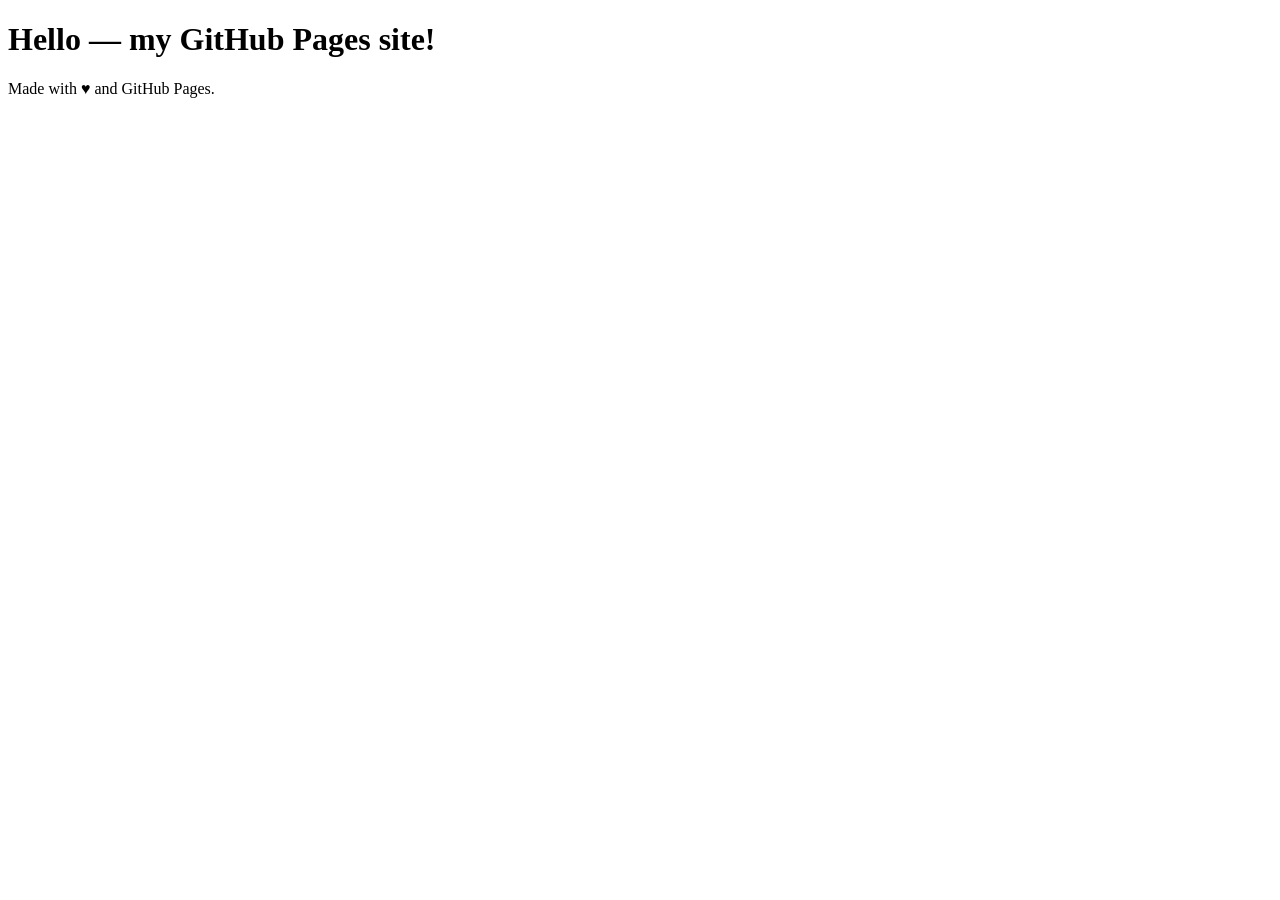
==== index.html @ 63c44159 "Add homepage" ====
<!-- index.html -->
<!doctype html>
<html>
  <head><meta charset="utf-8"><title>Mahamkali_Naveen</title></head>
  <body>
    <h1>Hello — my GitHub Pages site!</h1>
    <p>Made with ♥ and GitHub Pages.</p>
  </body>
</html>
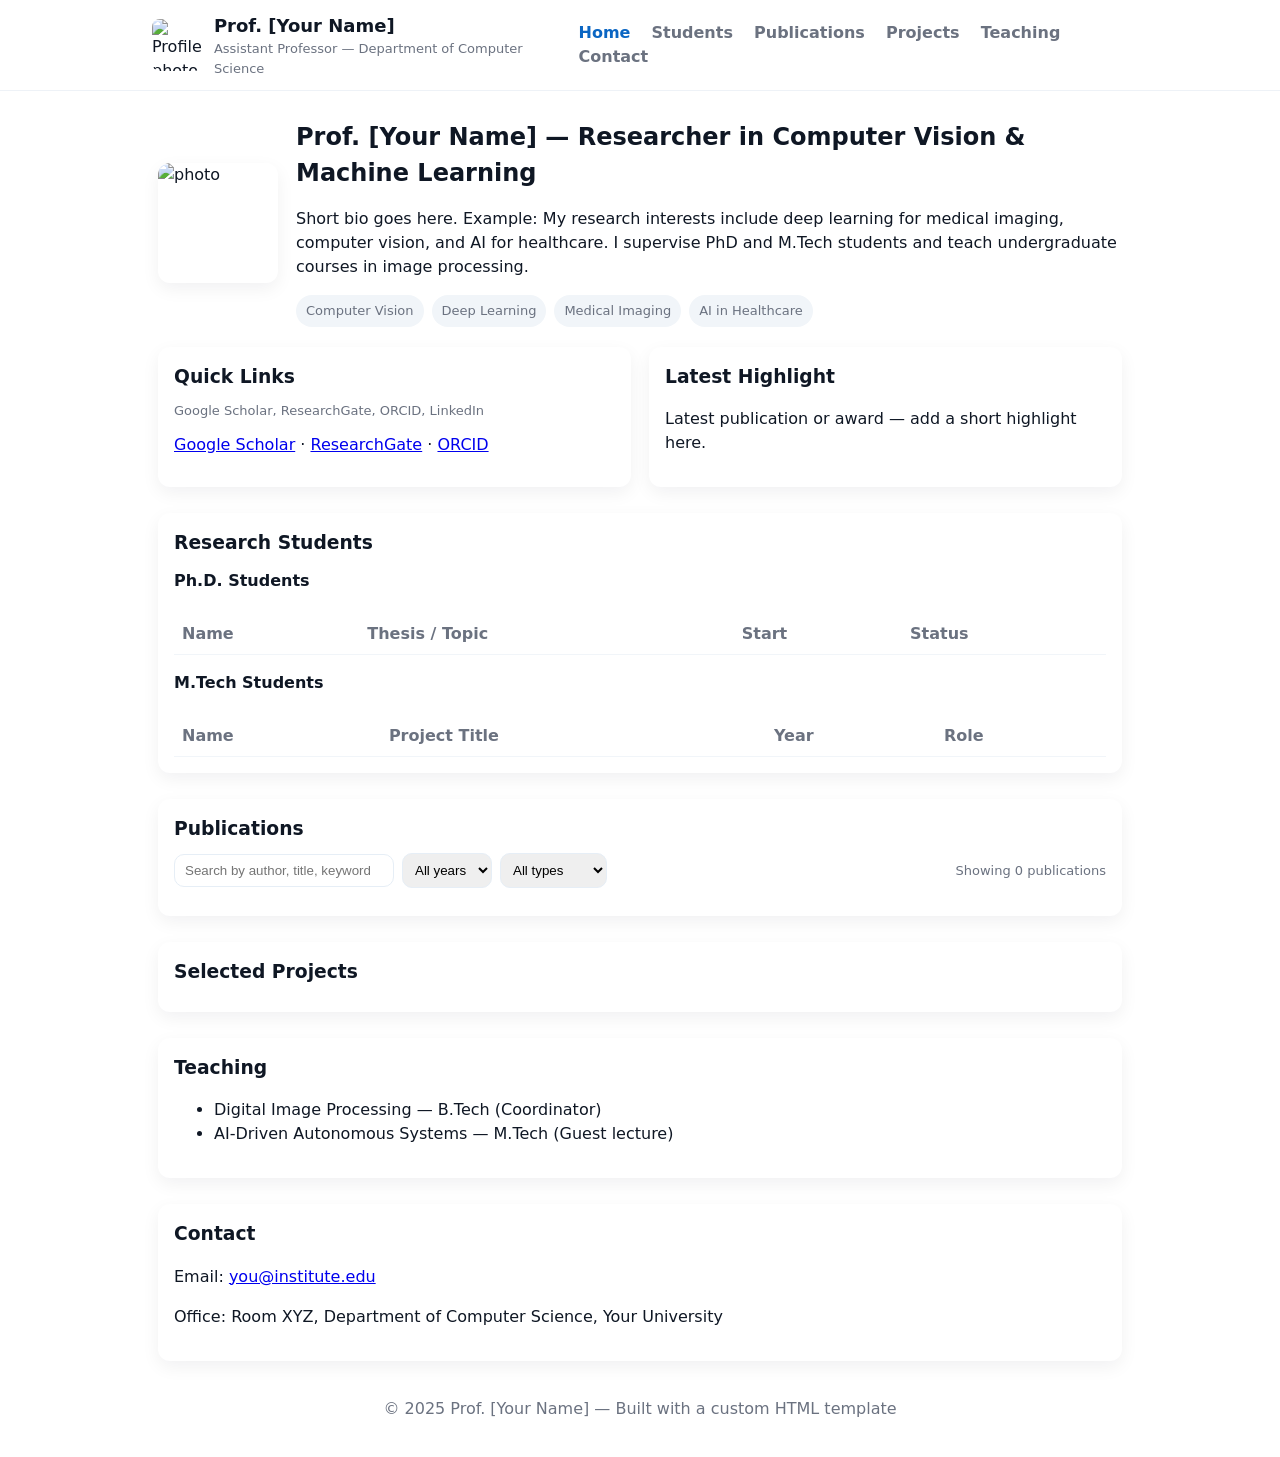
==== commit 95d4bd50: "Update index.html" ====
--- a/index.html
+++ b/index.html
@@ -1,9 +1,313 @@
 <!-- index.html -->
 <!doctype html>
-<html>
-  <head><meta charset="utf-8"><title>Mahamkali_Naveen</title></head>
-  <body>
-    <h1>Hello — my GitHub Pages site!</h1>
-    <p>Made with ♥ and GitHub Pages.</p>
-  </body>
+<html lang="en">
+<head>
+  <meta charset="utf-8" />
+  <meta name="viewport" content="width=device-width, initial-scale=1" />
+  <title>Prof. [Your Name] — Home</title>
+  <meta name="description" content="Academic profile of Prof. [Your Name]" />
+  <style>
+    :root{
+      --accent:#0b66c3;
+      --bg:#ffffff;
+      --muted:#6b7280;
+      --maxw:1000px;
+      --card-shadow: 0 6px 18px rgba(12,20,40,0.06);
+      --radius:12px;
+      font-family: Inter, system-ui, -apple-system, 'Segoe UI', Roboto, 'Helvetica Neue', Arial;
+    }
+    *{box-sizing:border-box}
+    body{margin:0;background:var(--bg);color:#0f1724;line-height:1.5}
+    header{position:sticky;top:0;background:rgba(255,255,255,0.95);backdrop-filter:saturate(120%) blur(6px);border-bottom:1px solid #eef2f7}
+    .nav{max-width:var(--maxw);margin:0 auto;display:flex;align-items:center;justify-content:space-between;padding:12px}
+    .brand{display:flex;gap:12px;align-items:center}
+    .brand img{width:52px;height:52px;border-radius:8px;object-fit:cover}
+    .brand h1{font-size:18px;margin:0}
+    nav a{margin-left:16px;text-decoration:none;color:var(--muted);font-weight:600}
+    nav a.active{color:var(--accent)}
+    main{max-width:var(--maxw);margin:28px auto;padding:0 18px}
+    .hero{display:grid;grid-template-columns:120px 1fr;gap:18px;align-items:center}
+    .photo{width:120px;height:120px;border-radius:12px;object-fit:cover;box-shadow:var(--card-shadow)}
+    .intro h2{margin:0 0 6px 0}
+    .chips{display:flex;gap:8px;flex-wrap:wrap;margin-top:8px}
+    .chip{background:#f1f5f9;padding:6px 10px;border-radius:999px;font-size:13px;color:var(--muted)}
+    .grid{display:grid;grid-template-columns:repeat(2,1fr);gap:18px;margin-top:20px}
+    .card{background:white;padding:16px;border-radius:var(--radius);box-shadow:var(--card-shadow)}
+    h3{margin:0 0 10px 0}
+    /* Students table */
+    table{width:100%;border-collapse:collapse}
+    th,td{padding:8px;border-bottom:1px solid #f1f5f9;text-align:left}
+    th{font-weight:700;color:var(--muted)}
+    /* Publications */
+    .controls{display:flex;gap:8px;align-items:center}
+    input[type=search]{padding:8px 10px;border-radius:10px;border:1px solid #e6eef6;min-width:220px}
+    select{padding:8px;border-radius:10px;border:1px solid #e6eef6}
+    .pub-list{display:flex;flex-direction:column;gap:12px}
+    .pub{padding:12px;border-radius:10px;border:1px solid #eef4fb}
+    .meta{font-size:13px;color:var(--muted);margin-top:6px}
+    footer{text-align:center;color:var(--muted);margin:36px 0}
+    /* responsive */
+    @media (max-width:800px){
+      .grid{grid-template-columns:1fr}
+      .hero{grid-template-columns:96px 1fr}
+    }
+  </style>
+</head>
+<body>
+  <header>
+    <div class="nav">
+      <div class="brand">
+        <img src="assets/img/profile.jpg" alt="Profile photo" />
+        <div>
+          <h1 id="prof-name">Prof. [Your Name]</h1>
+          <div style="font-size:13px;color:var(--muted)">Assistant Professor — Department of Computer Science</div>
+        </div>
+      </div>
+      <nav>
+        <a href="#home" class="navlink active" data-target="home">Home</a>
+        <a href="#students" class="navlink" data-target="students">Students</a>
+        <a href="#publications" class="navlink" data-target="publications">Publications</a>
+        <a href="#projects" class="navlink" data-target="projects">Projects</a>
+        <a href="#teaching" class="navlink" data-target="teaching">Teaching</a>
+        <a href="#contact" class="navlink" data-target="contact">Contact</a>
+      </nav>
+    </div>
+  </header>
+
+  <main>
+    <!-- HOME -->
+    <section id="home">
+      <div class="hero">
+        <img class="photo" src="assets/img/profile.jpg" alt="photo" />
+        <div class="intro">
+          <h2 id="headline">Prof. [Your Name] — Researcher in Computer Vision & Machine Learning</h2>
+          <p id="short-bio">Short bio goes here. Example: My research interests include deep learning for medical imaging, computer vision, and AI for healthcare. I supervise PhD and M.Tech students and teach undergraduate courses in image processing.</p>
+          <div class="chips">
+            <div class="chip">Computer Vision</div>
+            <div class="chip">Deep Learning</div>
+            <div class="chip">Medical Imaging</div>
+            <div class="chip">AI in Healthcare</div>
+          </div>
+        </div>
+      </div>
+
+      <div class="grid">
+        <div class="card">
+          <h3>Quick Links</h3>
+          <p class="meta">Google Scholar, ResearchGate, ORCID, LinkedIn</p>
+          <div style="margin-top:10px"><a id="gs-link" href="#">Google Scholar</a> · <a id="rg-link" href="#">ResearchGate</a> · <a id="orcid-link" href="#">ORCID</a></div>
+        </div>
+        <div class="card">
+          <h3>Latest Highlight</h3>
+          <p id="highlight">Latest publication or award — add a short highlight here.</p>
+        </div>
+      </div>
+    </section>
+
+    <!-- STUDENTS -->
+    <section id="students" style="margin-top:26px">
+      <div class="card">
+        <h3>Research Students</h3>
+        <h4 style="margin-top:12px">Ph.D. Students</h4>
+        <table id="phd-table">
+          <thead><tr><th>Name</th><th>Thesis / Topic</th><th>Start</th><th>Status</th></tr></thead>
+          <tbody></tbody>
+        </table>
+
+        <h4 style="margin-top:16px">M.Tech Students</h4>
+        <table id="mtech-table">
+          <thead><tr><th>Name</th><th>Project Title</th><th>Year</th><th>Role</th></tr></thead>
+          <tbody></tbody>
+        </table>
+      </div>
+    </section>
+
+    <!-- PUBLICATIONS -->
+    <section id="publications" style="margin-top:26px">
+      <div class="card">
+        <h3>Publications</h3>
+        <div style="display:flex;justify-content:space-between;align-items:center;margin-bottom:12px;flex-wrap:wrap">
+          <div class="controls">
+            <input type="search" id="pub-search" placeholder="Search by author, title, keyword..." />
+            <select id="year-filter">
+              <option value="all">All years</option>
+            </select>
+            <select id="type-filter">
+              <option value="all">All types</option>
+              <option value="journal">Journal</option>
+              <option value="conference">Conference</option>
+              <option value="workshop">Workshop</option>
+              <option value="preprint">Preprint</option>
+            </select>
+          </div>
+          <div style="font-size:13px;color:var(--muted)">Showing <span id="pub-count">0</span> publications</div>
+        </div>
+
+        <div class="pub-list" id="pub-list"></div>
+      </div>
+    </section>
+
+    <!-- PROJECTS -->
+    <section id="projects" style="margin-top:26px">
+      <div class="card">
+        <h3>Selected Projects</h3>
+        <div id="projects-list"></div>
+      </div>
+    </section>
+
+    <!-- TEACHING -->
+    <section id="teaching" style="margin-top:26px">
+      <div class="card">
+        <h3>Teaching</h3>
+        <ul id="courses-list">
+          <li>Digital Image Processing — B.Tech (Coordinator)</li>
+          <li>AI-Driven Autonomous Systems — M.Tech (Guest lecture)</li>
+        </ul>
+      </div>
+    </section>
+
+    <!-- CONTACT -->
+    <section id="contact" style="margin-top:26px">
+      <div class="card">
+        <h3>Contact</h3>
+        <p>Email: <a id="email-link" href="mailto:you@institute.edu">you@institute.edu</a></p>
+        <p>Office: Room XYZ, Department of Computer Science, Your University</p>
+      </div>
+    </section>
+
+    <footer>
+      © <span id="year">2025</span> Prof. [Your Name] — Built with a custom HTML template
+    </footer>
+  </main>
+
+  <script>
+    /********** Sample data: replace with your real data **********/n
+    const DATA = {
+      profile:{
+        name: "Prof. Naveen Kumar",
+        title: "Assistant Professor, Computer Science & Engineering",
+        bio: "Research: Computer Vision, Medical Imaging, Deep Learning. Teaches Digital Image Processing and AI courses.",
+        links:{
+          scholar:'#',
+          researchgate:'#',
+          orcid:'#',
+          linkedin:'#'
+        }
+      },
+      students:{
+        phd:[
+          {name:'Geetesh Nanda',topic:'Deep learning for leaf disease classification',start:2022,status:'Ongoing'},
+          {name:'Sidhvik Nanda',topic:'Texture features for medical imaging',start:2023,status:'Ongoing'}
+        ],
+        mtech:[
+          {name:'Student A',project:'Automated attendance using CV',year:2024,role:'Co-Supervisor'},
+          {name:'Student B',project:'ECG image classification',year:2023,role:'Supervisor'}
+        ]
+      },
+      publications:[
+        {authors:'N. Kumar, A. Author',title:'Meta-Learning-Driven Stacked Ensemble of ResNet and VGG for Cotton Leaf Disease Classification',venue:'Journal of Plant Diseases',year:2025,type:'journal',doi:'#',link:'#'},
+        {authors:'N. Kumar, B. Author',title:'Fall Detection using Vision Transformers',venue:'IEEE Int. Conf. on CV',year:2024,type:'conference',doi:'#',link:'#'},
+        {authors:'N. Kumar',title:'Texture feature analysis for medical images',venue:'Medical Imaging Workshop',year:2023,type:'workshop',doi:'#',link:'#'}
+      ],
+      projects:[
+        {title:'Seed Grant: Research equipment purchase',agency:'Institute Seed Grant',amount:'₹5,58,000',duration:'2024-2025',desc:'GPU machine, Raspberry Pi, Jetson, sensors.'}
+      ]
+    }
+
+    /********** Small utility & render functions **********/
+    function el(q, parent=document){return parent.querySelector(q)}
+    function els(q,parent=document){return [...parent.querySelectorAll(q)]}
+
+    // populate profile
+    document.getElementById('prof-name').textContent = DATA.profile.name
+    document.getElementById('headline').textContent = `${DATA.profile.name} — ${DATA.profile.title}`
+    document.getElementById('short-bio').textContent = DATA.profile.bio
+    document.getElementById('gs-link').href = DATA.profile.links.scholar
+    document.getElementById('rg-link').href = DATA.profile.links.researchgate
+    document.getElementById('orcid-link').href = DATA.profile.links.orcid
+    document.getElementById('email-link').href = 'mailto:you@institute.edu'
+
+    // students
+    function renderStudents(){
+      const phdBody = el('#phd-table tbody')
+      phdBody.innerHTML = ''
+      DATA.students.phd.forEach(s=>{
+        const tr = document.createElement('tr')
+        tr.innerHTML = `<td>${s.name}</td><td>${s.topic}</td><td>${s.start}</td><td>${s.status}</td>`
+        phdBody.appendChild(tr)
+      })
+      const mBody = el('#mtech-table tbody')
+      mBody.innerHTML = ''
+      DATA.students.mtech.forEach(s=>{
+        const tr = document.createElement('tr')
+        tr.innerHTML = `<td>${s.name}</td><td>${s.project}</td><td>${s.year}</td><td>${s.role}</td>`
+        mBody.appendChild(tr)
+      })
+    }
+    renderStudents()
+
+    // publications
+    const pubList = el('#pub-list')
+    const pubCount = el('#pub-count')
+    const yearFilter = el('#year-filter')
+    const typeFilter = el('#type-filter')
+    const pubSearch = el('#pub-search')
+
+    function buildYearOptions(){
+      const years = Array.from(new Set(DATA.publications.map(p=>p.year))).sort((a,b)=>b-a)
+      years.forEach(y=>{const opt=document.createElement('option');opt.value=y;opt.textContent=y;yearFilter.appendChild(opt)})
+    }
+    function renderPubs(filterText='',year='all',type='all'){
+      const q = filterText.trim().toLowerCase()
+      let list = DATA.publications.filter(p=>{
+        if(year!=='all' && p.year!=year) return false
+        if(type!=='all' && p.type!==type) return false
+        if(!q) return true
+        const hay = `${p.authors} ${p.title} ${p.venue} ${p.year}`.toLowerCase()
+        return hay.includes(q)
+      })
+      pubList.innerHTML = ''
+      list.forEach(p=>{
+        const d = document.createElement('div')
+        d.className='pub'
+        d.innerHTML = `<strong>${p.title}</strong><div class="meta">${p.authors} — ${p.venue} (${p.year}) • ${p.type}</div><div style="margin-top:8px"><a href="${p.link}" target="_blank">PDF / Link</a> ${p.doi?`• <a href='${p.doi}'>DOI</a>`:''}</div>`
+        pubList.appendChild(d)
+      })
+      pubCount.textContent = list.length
+    }
+
+    buildYearOptions(); renderPubs()
+
+    pubSearch.addEventListener('input', ()=>{
+      renderPubs(pubSearch.value, yearFilter.value, typeFilter.value)
+    })
+    yearFilter.addEventListener('change', ()=>{renderPubs(pubSearch.value, yearFilter.value, typeFilter.value)})
+    typeFilter.addEventListener('change', ()=>{renderPubs(pubSearch.value, yearFilter.value, typeFilter.value)})
+
+    // projects
+    const projList = el('#projects-list')
+    DATA.projects.forEach(p=>{
+      const d = document.createElement('div')
+      d.style.marginTop='10px'
+      d.innerHTML = `<strong>${p.title}</strong><div class="meta">${p.agency} • ${p.duration} • ${p.amount || ''}</div><p style='margin-top:6px'>${p.desc}</p>`
+      projList.appendChild(d)
+    })
+
+    // nav behavior (single-page scroll + hash)
+    function setActiveNav(target){
+      els('.navlink').forEach(a=>a.classList.toggle('active', a.dataset.target===target))
+    }
+    els('.navlink').forEach(a=>{
+      a.addEventListener('click', (e)=>{
+        e.preventDefault()
+        const t = a.dataset.target
+        document.getElementById(t).scrollIntoView({behavior:'smooth',block:'start'})
+        setActiveNav(t)
+      })
+    })
+
+    // expose a small function for easy edits via console
+    window.SITE = {DATA, renderStudents, renderPubs}
+  </script>
+</body>
 </html>
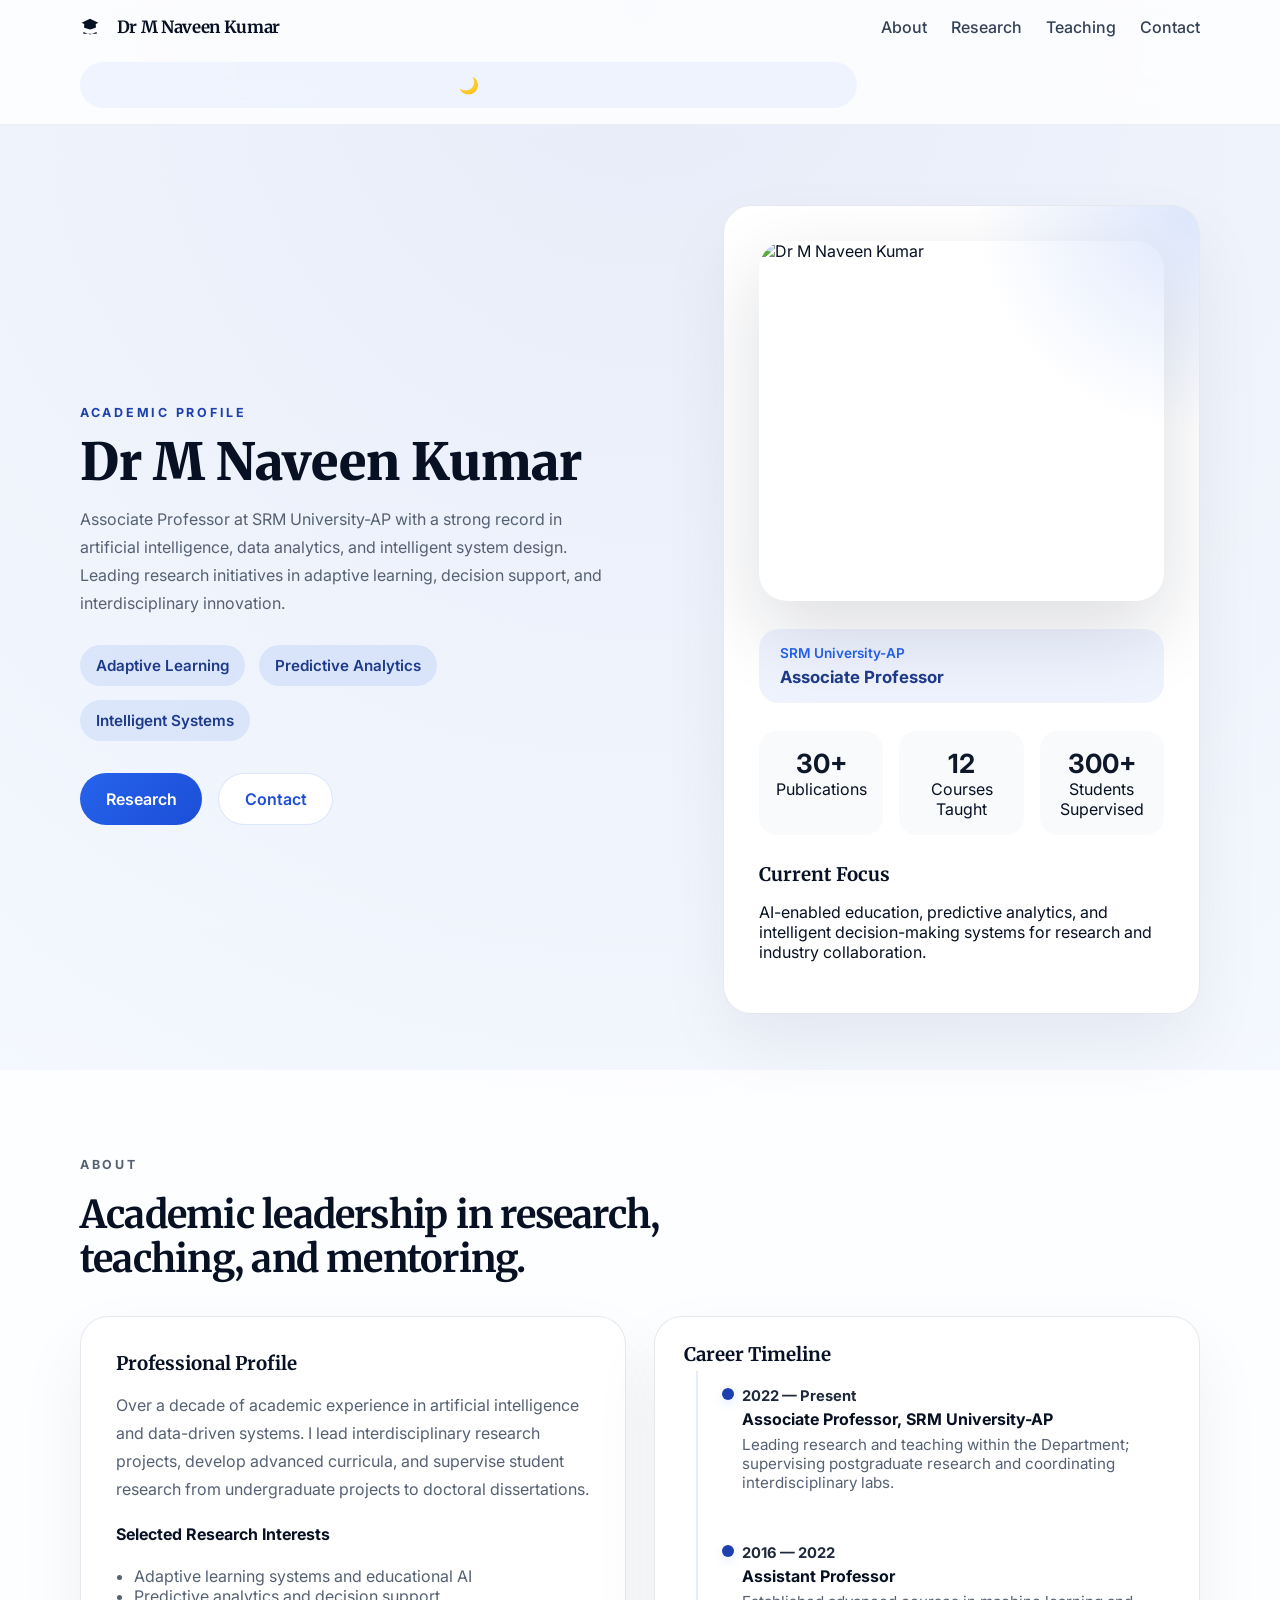
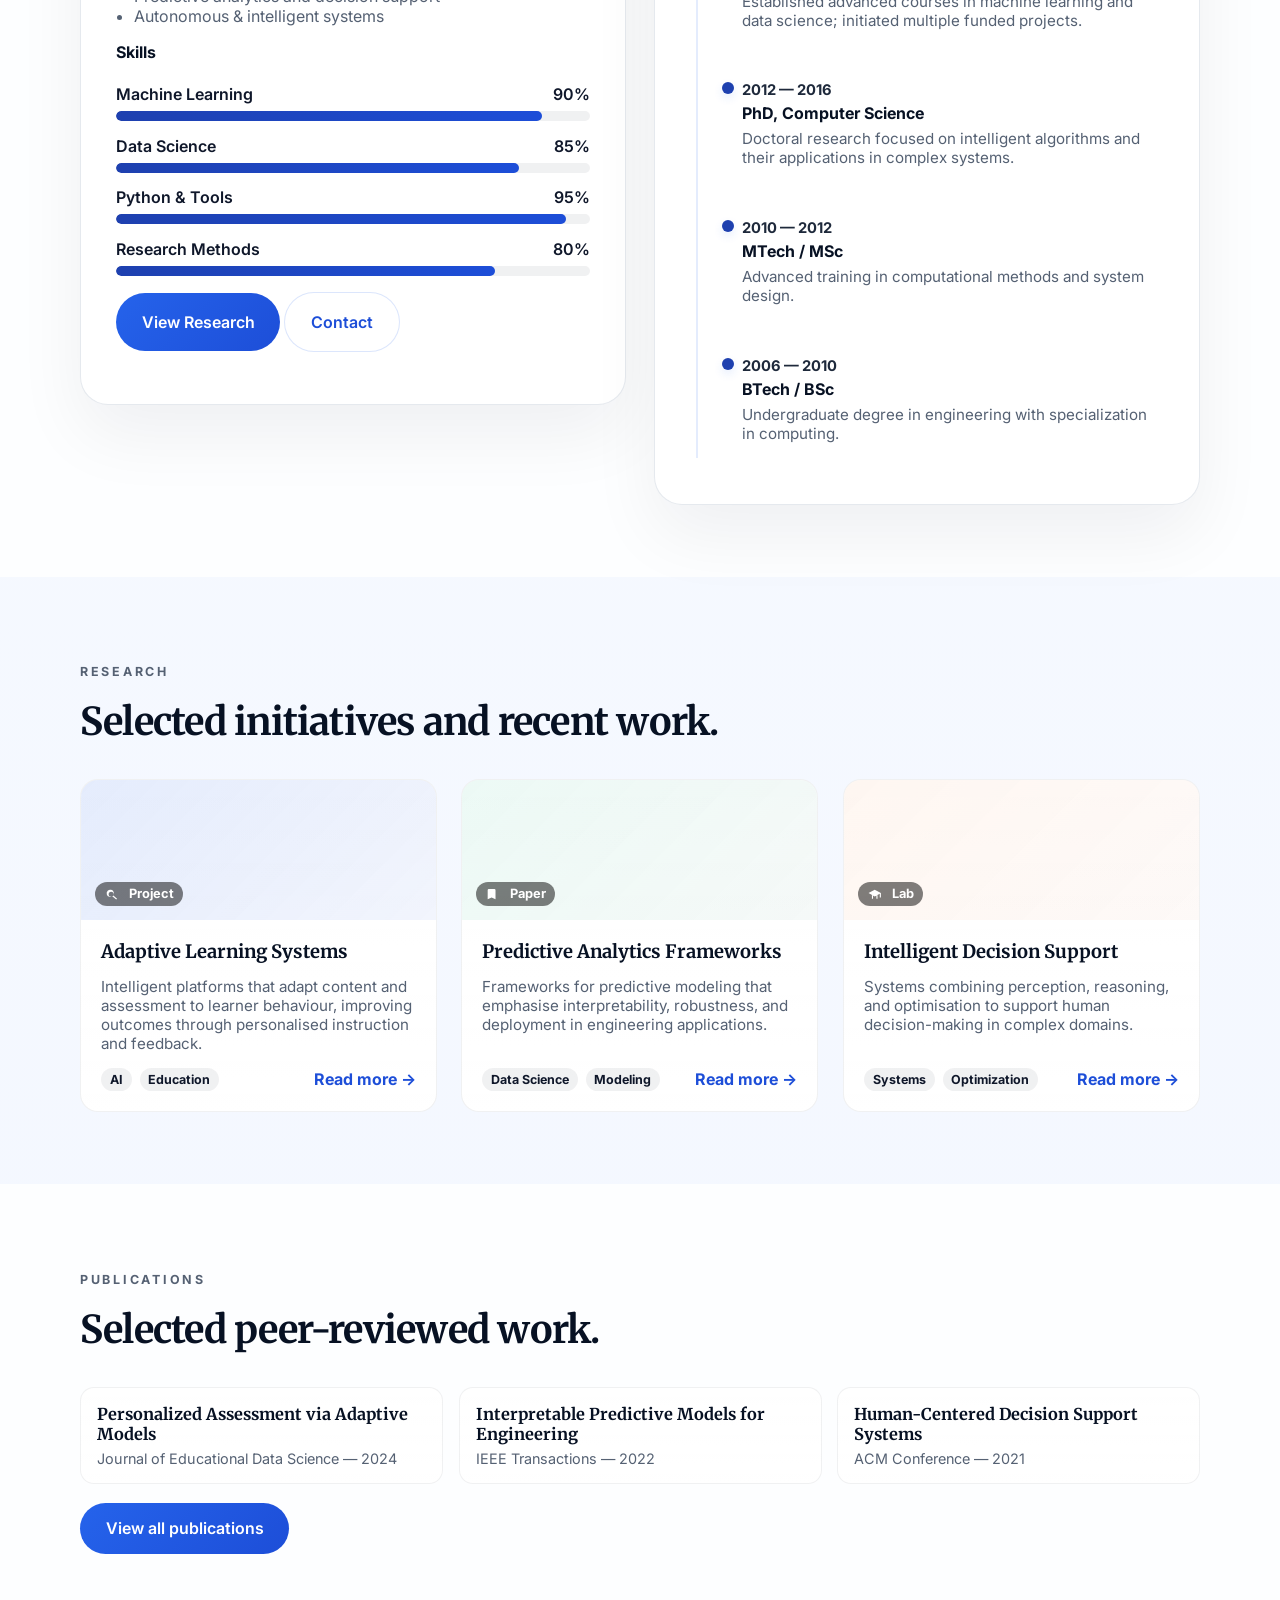
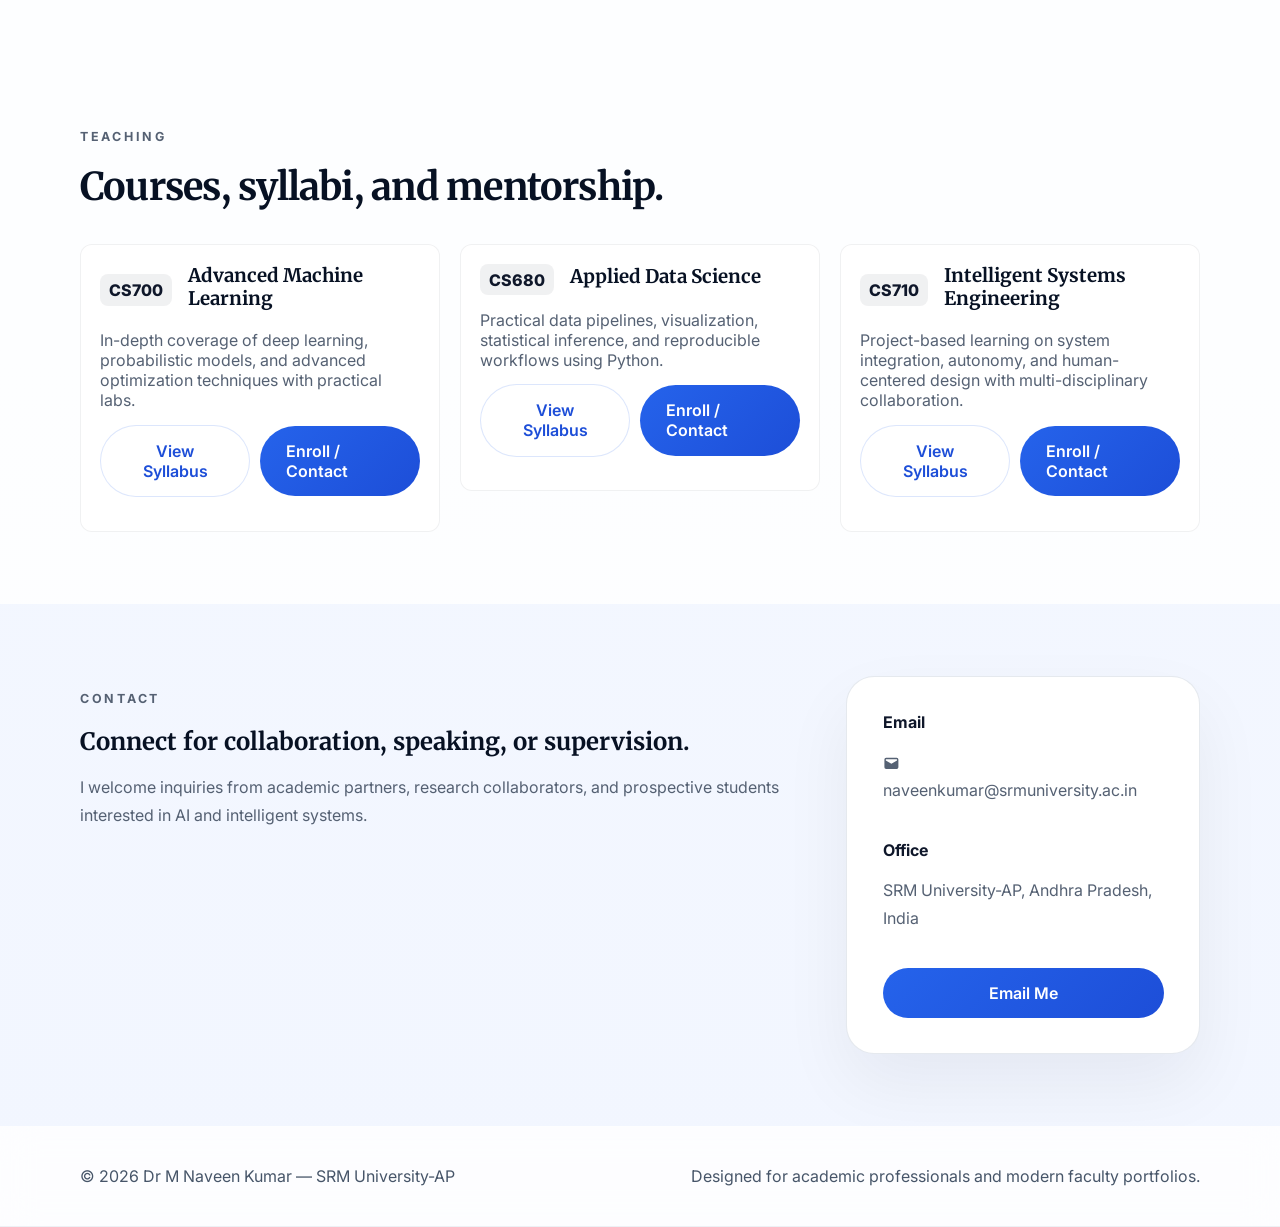
==== commit 65446650: "Add files via upload" ====
--- a/index.html
+++ b/index.html
@@ -1,313 +1,374 @@
-<!-- index.html -->
-<!doctype html>
-<html lang="en">
-<head>
-  <meta charset="utf-8" />
-  <meta name="viewport" content="width=device-width, initial-scale=1" />
-  <title>Prof. [Your Name] — Home</title>
-  <meta name="description" content="Academic profile of Prof. [Your Name]" />
-  <style>
-    :root{
-      --accent:#0b66c3;
-      --bg:#ffffff;
-      --muted:#6b7280;
-      --maxw:1000px;
-      --card-shadow: 0 6px 18px rgba(12,20,40,0.06);
-      --radius:12px;
-      font-family: Inter, system-ui, -apple-system, 'Segoe UI', Roboto, 'Helvetica Neue', Arial;
-    }
-    *{box-sizing:border-box}
-    body{margin:0;background:var(--bg);color:#0f1724;line-height:1.5}
-    header{position:sticky;top:0;background:rgba(255,255,255,0.95);backdrop-filter:saturate(120%) blur(6px);border-bottom:1px solid #eef2f7}
-    .nav{max-width:var(--maxw);margin:0 auto;display:flex;align-items:center;justify-content:space-between;padding:12px}
-    .brand{display:flex;gap:12px;align-items:center}
-    .brand img{width:52px;height:52px;border-radius:8px;object-fit:cover}
-    .brand h1{font-size:18px;margin:0}
-    nav a{margin-left:16px;text-decoration:none;color:var(--muted);font-weight:600}
-    nav a.active{color:var(--accent)}
-    main{max-width:var(--maxw);margin:28px auto;padding:0 18px}
-    .hero{display:grid;grid-template-columns:120px 1fr;gap:18px;align-items:center}
-    .photo{width:120px;height:120px;border-radius:12px;object-fit:cover;box-shadow:var(--card-shadow)}
-    .intro h2{margin:0 0 6px 0}
-    .chips{display:flex;gap:8px;flex-wrap:wrap;margin-top:8px}
-    .chip{background:#f1f5f9;padding:6px 10px;border-radius:999px;font-size:13px;color:var(--muted)}
-    .grid{display:grid;grid-template-columns:repeat(2,1fr);gap:18px;margin-top:20px}
-    .card{background:white;padding:16px;border-radius:var(--radius);box-shadow:var(--card-shadow)}
-    h3{margin:0 0 10px 0}
-    /* Students table */
-    table{width:100%;border-collapse:collapse}
-    th,td{padding:8px;border-bottom:1px solid #f1f5f9;text-align:left}
-    th{font-weight:700;color:var(--muted)}
-    /* Publications */
-    .controls{display:flex;gap:8px;align-items:center}
-    input[type=search]{padding:8px 10px;border-radius:10px;border:1px solid #e6eef6;min-width:220px}
-    select{padding:8px;border-radius:10px;border:1px solid #e6eef6}
-    .pub-list{display:flex;flex-direction:column;gap:12px}
-    .pub{padding:12px;border-radius:10px;border:1px solid #eef4fb}
-    .meta{font-size:13px;color:var(--muted);margin-top:6px}
-    footer{text-align:center;color:var(--muted);margin:36px 0}
-    /* responsive */
-    @media (max-width:800px){
-      .grid{grid-template-columns:1fr}
-      .hero{grid-template-columns:96px 1fr}
-    }
-  </style>
-</head>
-<body>
-  <header>
-    <div class="nav">
-      <div class="brand">
-        <img src="assets/img/profile.jpg" alt="Profile photo" />
-        <div>
-          <h1 id="prof-name">Prof. [Your Name]</h1>
-          <div style="font-size:13px;color:var(--muted)">Assistant Professor — Department of Computer Science</div>
-        </div>
-      </div>
-      <nav>
-        <a href="#home" class="navlink active" data-target="home">Home</a>
-        <a href="#students" class="navlink" data-target="students">Students</a>
-        <a href="#publications" class="navlink" data-target="publications">Publications</a>
-        <a href="#projects" class="navlink" data-target="projects">Projects</a>
-        <a href="#teaching" class="navlink" data-target="teaching">Teaching</a>
-        <a href="#contact" class="navlink" data-target="contact">Contact</a>
-      </nav>
-    </div>
-  </header>
-
-  <main>
-    <!-- HOME -->
-    <section id="home">
-      <div class="hero">
-        <img class="photo" src="assets/img/profile.jpg" alt="photo" />
-        <div class="intro">
-          <h2 id="headline">Prof. [Your Name] — Researcher in Computer Vision & Machine Learning</h2>
-          <p id="short-bio">Short bio goes here. Example: My research interests include deep learning for medical imaging, computer vision, and AI for healthcare. I supervise PhD and M.Tech students and teach undergraduate courses in image processing.</p>
-          <div class="chips">
-            <div class="chip">Computer Vision</div>
-            <div class="chip">Deep Learning</div>
-            <div class="chip">Medical Imaging</div>
-            <div class="chip">AI in Healthcare</div>
-          </div>
-        </div>
-      </div>
-
-      <div class="grid">
-        <div class="card">
-          <h3>Quick Links</h3>
-          <p class="meta">Google Scholar, ResearchGate, ORCID, LinkedIn</p>
-          <div style="margin-top:10px"><a id="gs-link" href="#">Google Scholar</a> · <a id="rg-link" href="#">ResearchGate</a> · <a id="orcid-link" href="#">ORCID</a></div>
-        </div>
-        <div class="card">
-          <h3>Latest Highlight</h3>
-          <p id="highlight">Latest publication or award — add a short highlight here.</p>
-        </div>
-      </div>
-    </section>
-
-    <!-- STUDENTS -->
-    <section id="students" style="margin-top:26px">
-      <div class="card">
-        <h3>Research Students</h3>
-        <h4 style="margin-top:12px">Ph.D. Students</h4>
-        <table id="phd-table">
-          <thead><tr><th>Name</th><th>Thesis / Topic</th><th>Start</th><th>Status</th></tr></thead>
-          <tbody></tbody>
-        </table>
-
-        <h4 style="margin-top:16px">M.Tech Students</h4>
-        <table id="mtech-table">
-          <thead><tr><th>Name</th><th>Project Title</th><th>Year</th><th>Role</th></tr></thead>
-          <tbody></tbody>
-        </table>
-      </div>
-    </section>
-
-    <!-- PUBLICATIONS -->
-    <section id="publications" style="margin-top:26px">
-      <div class="card">
-        <h3>Publications</h3>
-        <div style="display:flex;justify-content:space-between;align-items:center;margin-bottom:12px;flex-wrap:wrap">
-          <div class="controls">
-            <input type="search" id="pub-search" placeholder="Search by author, title, keyword..." />
-            <select id="year-filter">
-              <option value="all">All years</option>
-            </select>
-            <select id="type-filter">
-              <option value="all">All types</option>
-              <option value="journal">Journal</option>
-              <option value="conference">Conference</option>
-              <option value="workshop">Workshop</option>
-              <option value="preprint">Preprint</option>
-            </select>
-          </div>
-          <div style="font-size:13px;color:var(--muted)">Showing <span id="pub-count">0</span> publications</div>
-        </div>
-
-        <div class="pub-list" id="pub-list"></div>
-      </div>
-    </section>
-
-    <!-- PROJECTS -->
-    <section id="projects" style="margin-top:26px">
-      <div class="card">
-        <h3>Selected Projects</h3>
-        <div id="projects-list"></div>
-      </div>
-    </section>
-
-    <!-- TEACHING -->
-    <section id="teaching" style="margin-top:26px">
-      <div class="card">
-        <h3>Teaching</h3>
-        <ul id="courses-list">
-          <li>Digital Image Processing — B.Tech (Coordinator)</li>
-          <li>AI-Driven Autonomous Systems — M.Tech (Guest lecture)</li>
-        </ul>
-      </div>
-    </section>
-
-    <!-- CONTACT -->
-    <section id="contact" style="margin-top:26px">
-      <div class="card">
-        <h3>Contact</h3>
-        <p>Email: <a id="email-link" href="mailto:you@institute.edu">you@institute.edu</a></p>
-        <p>Office: Room XYZ, Department of Computer Science, Your University</p>
-      </div>
-    </section>
-
-    <footer>
-      © <span id="year">2025</span> Prof. [Your Name] — Built with a custom HTML template
-    </footer>
-  </main>
-
-  <script>
-    /********** Sample data: replace with your real data **********/n
-    const DATA = {
-      profile:{
-        name: "Prof. Naveen Kumar",
-        title: "Assistant Professor, Computer Science & Engineering",
-        bio: "Research: Computer Vision, Medical Imaging, Deep Learning. Teaches Digital Image Processing and AI courses.",
-        links:{
-          scholar:'#',
-          researchgate:'#',
-          orcid:'#',
-          linkedin:'#'
-        }
-      },
-      students:{
-        phd:[
-          {name:'Geetesh Nanda',topic:'Deep learning for leaf disease classification',start:2022,status:'Ongoing'},
-          {name:'Sidhvik Nanda',topic:'Texture features for medical imaging',start:2023,status:'Ongoing'}
-        ],
-        mtech:[
-          {name:'Student A',project:'Automated attendance using CV',year:2024,role:'Co-Supervisor'},
-          {name:'Student B',project:'ECG image classification',year:2023,role:'Supervisor'}
-        ]
-      },
-      publications:[
-        {authors:'N. Kumar, A. Author',title:'Meta-Learning-Driven Stacked Ensemble of ResNet and VGG for Cotton Leaf Disease Classification',venue:'Journal of Plant Diseases',year:2025,type:'journal',doi:'#',link:'#'},
-        {authors:'N. Kumar, B. Author',title:'Fall Detection using Vision Transformers',venue:'IEEE Int. Conf. on CV',year:2024,type:'conference',doi:'#',link:'#'},
-        {authors:'N. Kumar',title:'Texture feature analysis for medical images',venue:'Medical Imaging Workshop',year:2023,type:'workshop',doi:'#',link:'#'}
-      ],
-      projects:[
-        {title:'Seed Grant: Research equipment purchase',agency:'Institute Seed Grant',amount:'₹5,58,000',duration:'2024-2025',desc:'GPU machine, Raspberry Pi, Jetson, sensors.'}
-      ]
-    }
-
-    /********** Small utility & render functions **********/
-    function el(q, parent=document){return parent.querySelector(q)}
-    function els(q,parent=document){return [...parent.querySelectorAll(q)]}
-
-    // populate profile
-    document.getElementById('prof-name').textContent = DATA.profile.name
-    document.getElementById('headline').textContent = `${DATA.profile.name} — ${DATA.profile.title}`
-    document.getElementById('short-bio').textContent = DATA.profile.bio
-    document.getElementById('gs-link').href = DATA.profile.links.scholar
-    document.getElementById('rg-link').href = DATA.profile.links.researchgate
-    document.getElementById('orcid-link').href = DATA.profile.links.orcid
-    document.getElementById('email-link').href = 'mailto:you@institute.edu'
-
-    // students
-    function renderStudents(){
-      const phdBody = el('#phd-table tbody')
-      phdBody.innerHTML = ''
-      DATA.students.phd.forEach(s=>{
-        const tr = document.createElement('tr')
-        tr.innerHTML = `<td>${s.name}</td><td>${s.topic}</td><td>${s.start}</td><td>${s.status}</td>`
-        phdBody.appendChild(tr)
-      })
-      const mBody = el('#mtech-table tbody')
-      mBody.innerHTML = ''
-      DATA.students.mtech.forEach(s=>{
-        const tr = document.createElement('tr')
-        tr.innerHTML = `<td>${s.name}</td><td>${s.project}</td><td>${s.year}</td><td>${s.role}</td>`
-        mBody.appendChild(tr)
-      })
-    }
-    renderStudents()
-
-    // publications
-    const pubList = el('#pub-list')
-    const pubCount = el('#pub-count')
-    const yearFilter = el('#year-filter')
-    const typeFilter = el('#type-filter')
-    const pubSearch = el('#pub-search')
-
-    function buildYearOptions(){
-      const years = Array.from(new Set(DATA.publications.map(p=>p.year))).sort((a,b)=>b-a)
-      years.forEach(y=>{const opt=document.createElement('option');opt.value=y;opt.textContent=y;yearFilter.appendChild(opt)})
-    }
-    function renderPubs(filterText='',year='all',type='all'){
-      const q = filterText.trim().toLowerCase()
-      let list = DATA.publications.filter(p=>{
-        if(year!=='all' && p.year!=year) return false
-        if(type!=='all' && p.type!==type) return false
-        if(!q) return true
-        const hay = `${p.authors} ${p.title} ${p.venue} ${p.year}`.toLowerCase()
-        return hay.includes(q)
-      })
-      pubList.innerHTML = ''
-      list.forEach(p=>{
-        const d = document.createElement('div')
-        d.className='pub'
-        d.innerHTML = `<strong>${p.title}</strong><div class="meta">${p.authors} — ${p.venue} (${p.year}) • ${p.type}</div><div style="margin-top:8px"><a href="${p.link}" target="_blank">PDF / Link</a> ${p.doi?`• <a href='${p.doi}'>DOI</a>`:''}</div>`
-        pubList.appendChild(d)
-      })
-      pubCount.textContent = list.length
-    }
-
-    buildYearOptions(); renderPubs()
-
-    pubSearch.addEventListener('input', ()=>{
-      renderPubs(pubSearch.value, yearFilter.value, typeFilter.value)
-    })
-    yearFilter.addEventListener('change', ()=>{renderPubs(pubSearch.value, yearFilter.value, typeFilter.value)})
-    typeFilter.addEventListener('change', ()=>{renderPubs(pubSearch.value, yearFilter.value, typeFilter.value)})
-
-    // projects
-    const projList = el('#projects-list')
-    DATA.projects.forEach(p=>{
-      const d = document.createElement('div')
-      d.style.marginTop='10px'
-      d.innerHTML = `<strong>${p.title}</strong><div class="meta">${p.agency} • ${p.duration} • ${p.amount || ''}</div><p style='margin-top:6px'>${p.desc}</p>`
-      projList.appendChild(d)
-    })
-
-    // nav behavior (single-page scroll + hash)
-    function setActiveNav(target){
-      els('.navlink').forEach(a=>a.classList.toggle('active', a.dataset.target===target))
-    }
-    els('.navlink').forEach(a=>{
-      a.addEventListener('click', (e)=>{
-        e.preventDefault()
-        const t = a.dataset.target
-        document.getElementById(t).scrollIntoView({behavior:'smooth',block:'start'})
-        setActiveNav(t)
-      })
-    })
-
-    // expose a small function for easy edits via console
-    window.SITE = {DATA, renderStudents, renderPubs}
-  </script>
-</body>
-</html>
+<!DOCTYPE html>
+<html lang="en">
+<head>
+  <meta charset="UTF-8" />
+  <meta name="viewport" content="width=device-width, initial-scale=1.0" />
+  <title>Dr M Naveen Kumar | SRM University-AP</title>
+  <link rel="preconnect" href="https://fonts.googleapis.com" />
+  <link rel="preconnect" href="https://fonts.gstatic.com" crossorigin />
+  <link href="https://fonts.googleapis.com/css2?family=Inter:wght@400;500;600;700;800&display=swap" rel="stylesheet" />
+  <link href="https://fonts.googleapis.com/css2?family=Merriweather:wght@700;900&display=swap" rel="stylesheet" />
+  <link rel="stylesheet" href="styles.css" />
+</head>
+<body>
+  <!-- SVG icon sprite -->
+  <svg aria-hidden="true" style="display:none;">
+    <symbol id="icon-mail" viewBox="0 0 24 24">
+      <path fill="currentColor" d="M2 6.5A2.5 2.5 0 014.5 4h15A2.5 2.5 0 0122 6.5v11A2.5 2.5 0 0119.5 20h-15A2.5 2.5 0 012 17.5v-11zM4.5 6a.5.5 0 00-.5.5V8l8 4.5L20 8V6.5a.5.5 0 00-.5-.5h-15z" />
+    </symbol>
+    <symbol id="icon-university" viewBox="0 0 24 24">
+      <path fill="currentColor" d="M12 2L2 7l10 5 10-5-10-5zm0 7.2L5 7.2v5.6L12 15l7-2.2V7.2L12 9.2zM4 18v2h16v-2l-8 3-8-3z" />
+    </symbol>
+    <symbol id="icon-research" viewBox="0 0 24 24">
+      <path fill="currentColor" d="M15.5 14h-.8l-.3-.3a6.5 6.5 0 10-.7.7l.3.3v.8L20 20.5 21.5 19 15.5 14zM6.5 11a4.5 4.5 0 119 0 4.5 4.5 0 01-9 0z" />
+    </symbol>
+    <symbol id="icon-teaching" viewBox="0 0 24 24">
+      <path fill="currentColor" d="M12 3L1 9l11 6 9-4.91V17h2V9L12 3zM7 13v6h2v-6H7zm8 0v6h2v-6h-2z" />
+    </symbol>
+    <symbol id="icon-publication" viewBox="0 0 24 24">
+      <path fill="currentColor" d="M6 2h9a2 2 0 012 2v16l-7-3-7 3V4a2 2 0 012-2z" />
+    </symbol>
+  </svg>
+  <header class="site-header">
+    <div class="container header-inner">
+      <a href="#home" class="brand"><svg class="icon brand-icon" aria-hidden="true"><use href="#icon-university"></use></svg><span>Dr M Naveen Kumar</span></a>
+      <nav class="nav-links">
+        <a href="#about">About</a>
+        <a href="#research">Research</a>
+        <a href="#teaching">Teaching</a>
+        <a href="#contact">Contact</a>
+      </nav>
+      <button class="theme-toggle" id="themeToggle" aria-label="Toggle dark mode">🌙</button>
+    </div>
+  </header>
+
+  <main>
+    <section class="hero" id="home">
+      <div class="container hero-grid">
+        <div class="hero-copy animate-on-scroll">
+          <p class="eyebrow">Academic Profile</p>
+          <h1>Dr M Naveen Kumar</h1>
+          <p class="hero-text">Associate Professor at SRM University-AP with a strong record in artificial intelligence, data analytics, and intelligent system design. Leading research initiatives in adaptive learning, decision support, and interdisciplinary innovation.</p>
+          <div class="hero-tags">
+            <span>Adaptive Learning</span>
+            <span>Predictive Analytics</span>
+            <span>Intelligent Systems</span>
+          </div>
+          <div class="hero-actions">
+            <a href="#research" class="btn primary">Research</a>
+            <a href="#contact" class="btn secondary">Contact</a>
+          </div>
+        </div>
+        <div class="hero-card animate-on-scroll">
+          <div class="hero-image">
+            <img src="images/naveen.jpg" alt="Dr M Naveen Kumar" />
+          </div>
+          <div class="profile-badge">
+            <span>SRM University-AP</span>
+            <strong>Associate Professor</strong>
+          </div>
+          <div class="stats">
+            <div>
+              <span>30+</span>
+              Publications
+            </div>
+            <div>
+              <span>12</span>
+              Courses Taught
+            </div>
+            <div>
+              <span>300+</span>
+              Students Supervised
+            </div>
+          </div>
+          <div class="feature-box">
+            <h3>Current Focus</h3>
+            <p>AI-enabled education, predictive analytics, and intelligent decision-making systems for research and industry collaboration.</p>
+          </div>
+        </div>
+      </div>
+    </section>
+
+    <section class="section bg-surface" id="about">
+      <div class="container">
+        <div class="section-header animate-on-scroll">
+          <p class="eyebrow">About</p>
+          <h2>Academic leadership in research, teaching, and mentoring.</h2>
+        </div>
+
+        <div class="about-grid">
+          <div class="info-card about-intro animate-on-scroll">
+            <h3>Professional Profile</h3>
+            <p>Over a decade of academic experience in artificial intelligence and data-driven systems. I lead interdisciplinary research projects, develop advanced curricula, and supervise student research from undergraduate projects to doctoral dissertations.</p>
+
+              <h4>Selected Research Interests</h4>
+              <ul>
+                <li>Adaptive learning systems and educational AI</li>
+                <li>Predictive analytics and decision support</li>
+                <li>Autonomous & intelligent systems</li>
+              </ul>
+
+              <div class="skills">
+                <h4>Skills</h4>
+                <div class="skill">
+                  <div class="skill-meta"><span>Machine Learning</span><span>90%</span></div>
+                  <div class="skill-track"><div class="skill-fill" data-fill="90"></div></div>
+                </div>
+
+                <div class="skill">
+                  <div class="skill-meta"><span>Data Science</span><span>85%</span></div>
+                  <div class="skill-track"><div class="skill-fill" data-fill="85"></div></div>
+                </div>
+
+                <div class="skill">
+                  <div class="skill-meta"><span>Python & Tools</span><span>95%</span></div>
+                  <div class="skill-track"><div class="skill-fill" data-fill="95"></div></div>
+                </div>
+
+                <div class="skill">
+                  <div class="skill-meta"><span>Research Methods</span><span>80%</span></div>
+                  <div class="skill-track"><div class="skill-fill" data-fill="80"></div></div>
+                </div>
+              </div>
+
+              <p style="margin-top:1rem;"><a href="#research" class="btn primary">View Research</a> <a href="#contact" class="btn secondary">Contact</a></p>
+          </div>
+
+          <div class="info-card timeline-card animate-on-scroll">
+            <h3>Career Timeline</h3>
+            <div class="timeline">
+              <div class="timeline-item animate-on-scroll" style="transition-delay: 80ms;">
+                <div class="timeline-date">2022 — Present</div>
+                <div class="timeline-title">Associate Professor, SRM University-AP</div>
+                <div class="timeline-desc">Leading research and teaching within the Department; supervising postgraduate research and coordinating interdisciplinary labs.</div>
+              </div>
+
+              <div class="timeline-item animate-on-scroll" style="transition-delay: 120ms;">
+                <div class="timeline-date">2016 — 2022</div>
+                <div class="timeline-title">Assistant Professor</div>
+                <div class="timeline-desc">Established advanced courses in machine learning and data science; initiated multiple funded projects.</div>
+              </div>
+
+              <div class="timeline-item animate-on-scroll" style="transition-delay: 160ms;">
+                <div class="timeline-date">2012 — 2016</div>
+                <div class="timeline-title">PhD, Computer Science</div>
+                <div class="timeline-desc">Doctoral research focused on intelligent algorithms and their applications in complex systems.</div>
+              </div>
+
+              <div class="timeline-item animate-on-scroll" style="transition-delay: 200ms;">
+                <div class="timeline-date">2010 — 2012</div>
+                <div class="timeline-title">MTech / MSc</div>
+                <div class="timeline-desc">Advanced training in computational methods and system design.</div>
+              </div>
+
+              <div class="timeline-item animate-on-scroll" style="transition-delay: 240ms;">
+                <div class="timeline-date">2006 — 2010</div>
+                <div class="timeline-title">BTech / BSc</div>
+                <div class="timeline-desc">Undergraduate degree in engineering with specialization in computing.</div>
+              </div>
+            </div>
+          </div>
+        </div>
+      </div>
+    </section>
+
+    <section class="section" id="research">
+      <div class="container">
+        <div class="section-header animate-on-scroll">
+          <p class="eyebrow">Research</p>
+          <h2>Selected initiatives and recent work.</h2>
+        </div>
+
+        <div class="research-grid">
+          <article class="research-card animate-on-scroll" style="transition-delay: 90ms;">
+            <div class="thumbnail" style="background-image:linear-gradient(135deg, rgba(37,99,235,0.12), rgba(29,78,216,0.06));">
+              <div class="thumb-label"><svg class="icon" aria-hidden="true"><use href="#icon-research"></use></svg> Project</div>
+            </div>
+            <div class="card-body">
+              <h3>Adaptive Learning Systems</h3>
+              <p>Intelligent platforms that adapt content and assessment to learner behaviour, improving outcomes through personalised instruction and feedback.</p>
+              <div class="card-meta">
+                <div class="tags"><span class="tag">AI</span><span class="tag">Education</span></div>
+                <a href="#" class="card-link">Read more →</a>
+              </div>
+            </div>
+          </article>
+
+          <article class="research-card animate-on-scroll" style="transition-delay: 130ms;">
+            <div class="thumbnail" style="background-image:linear-gradient(135deg, rgba(16,185,129,0.08), rgba(6,95,70,0.04));">
+              <div class="thumb-label"><svg class="icon" aria-hidden="true"><use href="#icon-publication"></use></svg> Paper</div>
+            </div>
+            <div class="card-body">
+              <h3>Predictive Analytics Frameworks</h3>
+              <p>Frameworks for predictive modeling that emphasise interpretability, robustness, and deployment in engineering applications.</p>
+              <div class="card-meta">
+                <div class="tags"><span class="tag">Data Science</span><span class="tag">Modeling</span></div>
+                <a href="#" class="card-link">Read more →</a>
+              </div>
+            </div>
+          </article>
+
+          <article class="research-card animate-on-scroll" style="transition-delay: 170ms;">
+            <div class="thumbnail" style="background-image:linear-gradient(135deg, rgba(249,115,22,0.06), rgba(194,65,12,0.03));">
+              <div class="thumb-label"><svg class="icon" aria-hidden="true"><use href="#icon-teaching"></use></svg> Lab</div>
+            </div>
+            <div class="card-body">
+              <h3>Intelligent Decision Support</h3>
+              <p>Systems combining perception, reasoning, and optimisation to support human decision-making in complex domains.</p>
+              <div class="card-meta">
+                <div class="tags"><span class="tag">Systems</span><span class="tag">Optimization</span></div>
+                <a href="#" class="card-link">Read more →</a>
+              </div>
+            </div>
+          </article>
+        </div>
+      </div>
+    </section>
+
+    <section class="section bg-surface" id="publications">
+      <div class="container">
+        <div class="section-header animate-on-scroll">
+          <p class="eyebrow">Publications</p>
+          <h2>Selected peer-reviewed work.</h2>
+        </div>
+
+        <div class="publications-grid">
+          <article class="pub-card animate-on-scroll" style="transition-delay: 90ms;">
+            <div class="pub-body">
+              <h3>Personalized Assessment via Adaptive Models</h3>
+              <div class="pub-meta">Journal of Educational Data Science — 2024</div>
+            </div>
+            <div class="pub-overlay">
+              <p>Introduces an adaptive assessment model that personalizes difficulty and feedback using online learner data, improving retention and engagement.</p>
+            </div>
+          </article>
+
+          <article class="pub-card animate-on-scroll" style="transition-delay: 130ms;">
+            <div class="pub-body">
+              <h3>Interpretable Predictive Models for Engineering</h3>
+              <div class="pub-meta">IEEE Transactions — 2022</div>
+            </div>
+            <div class="pub-overlay">
+              <p>Describes a framework for building robust predictive models with interpretable components and validated performance on engineering datasets.</p>
+            </div>
+          </article>
+
+          <article class="pub-card animate-on-scroll" style="transition-delay: 170ms;">
+            <div class="pub-body">
+              <h3>Human-Centered Decision Support Systems</h3>
+              <div class="pub-meta">ACM Conference — 2021</div>
+            </div>
+            <div class="pub-overlay">
+              <p>Presents design guidelines and system architecture for decision support tools that combine human expertise with AI-driven recommendations.</p>
+            </div>
+          </article>
+        </div>
+        <p style="margin-top:1.25rem;">
+          <a href="publications.html" class="btn primary">View all publications</a>
+        </p>
+      </div>
+    </section>
+
+    <section class="section bg-surface" id="teaching">
+      <div class="container">
+        <div class="section-header animate-on-scroll">
+          <p class="eyebrow">Teaching</p>
+          <h2>Courses, syllabi, and mentorship.</h2>
+        </div>
+
+        <div class="teaching-grid">
+          <article class="course-card animate-on-scroll" style="transition-delay: 90ms;">
+            <div class="course-head">
+              <div class="course-code">CS700</div>
+              <h3>Advanced Machine Learning</h3>
+            </div>
+            <p class="course-excerpt">In-depth coverage of deep learning, probabilistic models, and advanced optimization techniques with practical labs.</p>
+            <div class="course-actions">
+              <button class="btn secondary syllabus-toggle">View Syllabus</button>
+              <a href="#contact" class="btn primary">Enroll / Contact</a>
+            </div>
+            <div class="syllabus">
+              <ul>
+                <li>Week 1–3: Foundations and statistical learning</li>
+                <li>Week 4–6: Deep learning architectures</li>
+                <li>Week 7–9: Model interpretability & robustness</li>
+                <li>Week 10–12: Projects and deployment</li>
+              </ul>
+            </div>
+          </article>
+
+          <article class="course-card animate-on-scroll" style="transition-delay: 130ms;">
+            <div class="course-head">
+              <div class="course-code">CS680</div>
+              <h3>Applied Data Science</h3>
+            </div>
+            <p class="course-excerpt">Practical data pipelines, visualization, statistical inference, and reproducible workflows using Python.</p>
+            <div class="course-actions">
+              <button class="btn secondary syllabus-toggle">View Syllabus</button>
+              <a href="#contact" class="btn primary">Enroll / Contact</a>
+            </div>
+            <div class="syllabus">
+              <ul>
+                <li>Data collection and cleaning</li>
+                <li>Exploratory analysis and visualization</li>
+                <li>Statistical inference and modeling</li>
+                <li>End-to-end projects</li>
+              </ul>
+            </div>
+          </article>
+
+          <article class="course-card animate-on-scroll" style="transition-delay: 170ms;">
+            <div class="course-head">
+              <div class="course-code">CS710</div>
+              <h3>Intelligent Systems Engineering</h3>
+            </div>
+            <p class="course-excerpt">Project-based learning on system integration, autonomy, and human-centered design with multi-disciplinary collaboration.</p>
+            <div class="course-actions">
+              <button class="btn secondary syllabus-toggle">View Syllabus</button>
+              <a href="#contact" class="btn primary">Enroll / Contact</a>
+            </div>
+            <div class="syllabus">
+              <ul>
+                <li>System architecture and interfaces</li>
+                <li>Perception and decision modules</li>
+                <li>Integration and validation</li>
+                <li>Capstone projects</li>
+              </ul>
+            </div>
+          </article>
+        </div>
+      </div>
+    </section>
+
+    <section class="section" id="contact">
+      <div class="container contact-section">
+        <div>
+          <p class="eyebrow">Contact</p>
+          <h2>Connect for collaboration, speaking, or supervision.</h2>
+          <p>I welcome inquiries from academic partners, research collaborators, and prospective students interested in AI and intelligent systems.</p>
+        </div>
+        <div class="contact-card">
+          <div>
+            <strong>Email</strong>
+            <p><svg class="icon" aria-hidden="true"><use href="#icon-mail"></use></svg> naveenkumar@srmuniversity.ac.in</p>
+          </div>
+          <div>
+            <strong>Office</strong>
+            <p>SRM University-AP, Andhra Pradesh, India</p>
+          </div>
+          <a href="mailto:naveenkumar@srmuniversity.ac.in" class="btn primary">Email Me</a>
+        </div>
+      </div>
+    </section>
+  </main>
+
+  <footer class="site-footer">
+    <div class="container footer-inner">
+      <p>© 2026 Dr M Naveen Kumar — SRM University-AP</p>
+      <p>Designed for academic professionals and modern faculty portfolios.</p>
+    </div>
+  </footer>
+
+  <script src="script.js"></script>
+</body>
+</html>
--- a/styles.css
+++ b/styles.css
@@ -0,0 +1,820 @@
+:root {
+  --font-sans: 'Inter', system-ui, -apple-system, 'Segoe UI', Roboto, 'Helvetica Neue', Arial;
+  --font-serif: 'Merriweather', Georgia, 'Times New Roman', serif;
+  --base-font-size: 16px;
+  font-family: var(--font-sans);
+  font-size: var(--base-font-size);
+  --bg-gradient: radial-gradient(circle at top, rgba(30,64,175,0.08), transparent 32%), linear-gradient(180deg,#f8fbff 0%, #f2f6ff 100%);
+  --surface: #ffffff;
+  --muted-surface: #f7f9fc;
+  --text: #071123;
+  --text-muted: #556173;
+  --primary: #1e40af;
+  --primary-strong: #1d4ed8;
+  --border: rgba(15,23,42,0.06);
+  --shadow-lg: 0 30px 80px rgba(15,23,42,0.08);
+  --shadow-sm: 0 8px 30px rgba(15,23,42,0.04);
+}
+
+html {
+  scroll-behavior: smooth;
+}
+
+body {
+  margin: 0;
+  min-height: 100vh;
+  background: var(--bg-gradient);
+  color: var(--text);
+}
+
+* {
+  box-sizing: border-box;
+}
+
+a {
+  color: inherit;
+  text-decoration: none;
+}
+
+button {
+  font: inherit;
+}
+
+.container {
+  width: min(1120px, calc(100% - 2rem));
+  margin: 0 auto;
+}
+
+.site-header,
+.site-footer {
+  position: sticky;
+  top: 0;
+  z-index: 10;
+  backdrop-filter: blur(18px);
+  background: rgba(255, 255, 255, 0.8);
+  border-bottom: 1px solid rgba(148, 163, 184, 0.15);
+}
+
+.header-inner,
+.footer-inner,
+.hero-grid,
+.info-grid,
+.cards-grid,
+.teaching-grid,
+.contact-section {
+  display: grid;
+  gap: 1.5rem;
+}
+
+.header-inner,
+.footer-inner {
+  grid-template-columns: 1fr auto;
+  align-items: center;
+  padding: 1rem 0;
+}
+
+.brand {
+  display: inline-flex;
+  align-items: center;
+  gap: 0.6rem;
+  font-family: var(--font-serif);
+  font-weight: 700;
+  font-size: 1.05rem;
+  color: var(--text);
+  letter-spacing: -0.02em;
+}
+
+.icon {
+  width: 1.05em;
+  height: 1.05em;
+  display: inline-block;
+  vertical-align: middle;
+  margin-right: 0.45rem;
+  fill: currentColor;
+}
+
+.brand-icon {
+  width: 1.25rem;
+  height: 1.25rem;
+}
+
+.nav-links {
+  display: flex;
+  gap: 1.5rem;
+  align-items: center;
+}
+
+/* Headings */
+h1, h2, h3 {
+  font-family: var(--font-serif);
+  color: var(--text);
+  margin: 0 0 0.35rem 0;
+}
+
+.section-header h2 {
+  font-weight: 700;
+  letter-spacing: -0.01em;
+}
+
+.hero h1 {
+  font-weight: 900;
+}
+
+.nav-links a {
+  color: #334155;
+  font-weight: 500;
+}
+
+.theme-toggle {
+  border: none;
+  background: rgba(37, 99, 235, 0.06);
+  color: #1e3a8a;
+  border-radius: 999px;
+  padding: 0.8rem 1rem;
+  cursor: pointer;
+}
+
+.hero {
+  padding: 5rem 0 3.5rem;
+}
+
+.hero-grid {
+  grid-template-columns: 1.2fr 0.95fr;
+  align-items: center;
+  gap: 2.5rem;
+}
+
+.hero-copy {
+  max-width: 540px;
+}
+
+.eyebrow {
+  text-transform: uppercase;
+  font-size: 0.78rem;
+  letter-spacing: 0.22em;
+  color: #1e40af;
+  margin-bottom: 1rem;
+  font-weight: 700;
+}
+
+.hero h1 {
+  font-size: clamp(3rem, 4vw, 4rem);
+  line-height: 1.02;
+  margin: 0;
+}
+
+.hero-text,
+.section-header p,
+.feature-card p,
+.teaching-card p,
+.contact-section p,
+.info-card p {
+  line-height: 1.75;
+  color: var(--text-muted);
+}
+
+.hero-tags {
+  display: flex;
+  flex-wrap: wrap;
+  gap: 0.85rem;
+  margin-top: 1.75rem;
+}
+
+.hero-tags span {
+  display: inline-flex;
+  padding: 0.7rem 1rem;
+  border-radius: 999px;
+  background: rgba(37, 99, 235, 0.1);
+  color: #1e3a8a;
+  font-size: 0.95rem;
+  font-weight: 600;
+}
+
+.hero-actions {
+  display: flex;
+  flex-wrap: wrap;
+  gap: 1rem;
+  margin-top: 2rem;
+}
+
+.btn {
+  display: inline-flex;
+  align-items: center;
+  justify-content: center;
+  border-radius: 999px;
+  padding: 0.95rem 1.6rem;
+  font-weight: 600;
+  transition: transform 180ms ease, background-color 180ms ease, color 180ms ease, box-shadow 180ms ease;
+}
+
+.btn:hover {
+  transform: translateY(-1px);
+}
+
+.animate-on-scroll {
+  opacity: 0;
+  transform: translateY(24px);
+  transition: opacity 760ms ease, transform 760ms ease;
+  will-change: opacity, transform;
+}
+
+.animate-on-scroll.active {
+  opacity: 1;
+  transform: translateY(0);
+}
+
+.primary {
+  background: linear-gradient(135deg, #2563eb, #1d4ed8);
+  color: white;
+}
+
+@media (prefers-reduced-motion: reduce) {
+  html {
+    scroll-behavior: auto;
+  }
+
+  .animate-on-scroll,
+  .hero-image,
+  .btn,
+  .research-card,
+  .pub-card,
+  .course-card,
+  .skill-fill,
+  .pub-overlay,
+  .syllabus {
+    transition: none !important;
+    animation: none !important;
+  }
+}
+
+.secondary {
+  border: 1px solid rgba(37, 99, 235, 0.16);
+  color: #1d4ed8;
+  background: white;
+}
+
+.hero-card,
+.feature-card,
+.info-card,
+.teaching-card,
+.contact-card {
+  background: var(--surface);
+  border: 1px solid rgba(148, 163, 184, 0.24);
+  box-shadow: 0 30px 70px rgba(15, 23, 42, 0.06);
+  border-radius: 28px;
+  padding: 2.2rem;
+}
+
+.hero-card {
+  display: grid;
+  gap: 1.75rem;
+  position: relative;
+  overflow: hidden;
+}
+
+.hero-image {
+  position: relative;
+  border-radius: 28px;
+  overflow: hidden;
+  box-shadow: 0 30px 80px rgba(15, 23, 42, 0.14);
+  animation: float 10s ease-in-out infinite;
+}
+
+.hero-image img {
+  width: 100%;
+  display: block;
+  object-fit: cover;
+  min-height: 360px;
+}
+
+.hero-card::after {
+  content: '';
+  position: absolute;
+  inset: 0;
+  background: radial-gradient(circle at top right, rgba(37, 99, 235, 0.16), transparent 24%);
+  pointer-events: none;
+}
+
+.profile-badge {
+  display: inline-grid;
+  gap: 0.35rem;
+  padding: 1rem 1.3rem;
+  border-radius: 20px;
+  background: rgba(37, 99, 235, 0.08);
+  color: #1e3a8a;
+}
+
+.profile-badge span {
+  font-size: 0.85rem;
+  color: #2563eb;
+  font-weight: 600;
+}
+
+.profile-badge strong {
+  font-size: 1.05rem;
+}
+
+.stats {
+  display: grid;
+  grid-template-columns: repeat(3, minmax(0, 1fr));
+  gap: 1rem;
+}
+
+.stats div {
+  background: #f8fafc;
+  border-radius: 18px;
+  padding: 1rem;
+  text-align: center;
+}
+
+.stats span {
+  display: block;
+  font-size: 1.65rem;
+  font-weight: 700;
+  color: #0f172a;
+}
+
+.feature-box h3 {
+  margin-top: 0;
+}
+
+.section {
+  padding: 4.5rem 0;
+}
+
+.bg-surface {
+  background: rgba(255, 255, 255, 0.84);
+}
+
+.section-header {
+  max-width: 720px;
+  margin-bottom: 2.25rem;
+}
+
+.section-header h2 {
+  margin: 0.5rem 0 0;
+  font-size: clamp(2rem, 3vw, 2.6rem);
+  line-height: 1.15;
+  letter-spacing: -0.02em;
+}
+
+.info-grid {
+  grid-template-columns: repeat(3, minmax(0, 1fr));
+}
+
+.about-grid {
+  display: grid;
+  grid-template-columns: 1fr 1fr;
+  gap: 1.75rem;
+  align-items: start;
+}
+
+.timeline-card {
+  padding: 1.6rem 1.8rem;
+}
+
+.timeline {
+  position: relative;
+  padding-left: 2rem;
+}
+
+.timeline::before {
+  content: '';
+  position: absolute;
+  left: 12px;
+  top: 0;
+  bottom: 0;
+  width: 2px;
+  background: rgba(37, 99, 235, 0.12);
+}
+
+.timeline-item {
+  position: relative;
+  padding: 1rem 1rem 1rem 1.6rem;
+  margin-bottom: 1.25rem;
+}
+
+.timeline-item::before {
+  content: '';
+  position: absolute;
+  left: 6px;
+  top: 1.05rem;
+  width: 12px;
+  height: 12px;
+  border-radius: 50%;
+  background: var(--primary);
+  box-shadow: 0 4px 10px rgba(37, 99, 235, 0.12);
+}
+
+.timeline-date {
+  font-weight: 700;
+  color: #1e293b;
+  font-size: 0.92rem;
+}
+
+.timeline-title {
+  margin: 0.25rem 0 0;
+  font-weight: 700;
+}
+
+.timeline-desc {
+  margin-top: 0.35rem;
+  color: var(--text-muted);
+  font-size: 0.95rem;
+}
+
+/* Skills bars */
+.skills {
+  margin-top: 1rem;
+  display: grid;
+  gap: 0.9rem;
+}
+
+.skills h4 {
+  margin: 0 0 0.5rem 0;
+}
+
+.skill {
+  display: block;
+}
+
+.skill-meta {
+  display: flex;
+  justify-content: space-between;
+  font-weight: 600;
+  color: #0f172a;
+  margin-bottom: 0.45rem;
+}
+
+.skill-track {
+  width: 100%;
+  height: 10px;
+  background: rgba(15, 23, 42, 0.06);
+  border-radius: 999px;
+  overflow: hidden;
+}
+
+.skill-fill {
+  width: 0%;
+  height: 100%;
+  background: linear-gradient(90deg, var(--primary), var(--primary-strong));
+  border-radius: 999px;
+  transition: width 1200ms cubic-bezier(.2,.9,.2,1);
+}
+
+.skill-fill.active {
+  /* width set dynamically via JS */
+}
+
+.info-card h3,
+.feature-card h3,
+.teaching-card h3 {
+  margin-top: 0;
+}
+
+.info-card ul {
+  padding-left: 1.1rem;
+  margin: 0.85rem 0 0;
+  color: var(--text-muted);
+}
+
+.cards-grid,
+.teaching-grid {
+  grid-template-columns: repeat(3, minmax(0, 1fr));
+}
+
+/* Teaching / Courses */
+.teaching-grid {
+  display: grid;
+  gap: 1.25rem;
+  grid-template-columns: repeat(3, minmax(0, 1fr));
+  align-items: start;
+}
+
+.course-card {
+  background: var(--surface);
+  border: 1px solid rgba(15,23,42,0.06);
+  border-radius: 12px;
+  padding: 1.2rem;
+  display: flex;
+  flex-direction: column;
+  gap: 0.9rem;
+}
+
+.course-head {
+  display: flex;
+  gap: 1rem;
+  align-items: center;
+}
+
+.course-code {
+  background: rgba(15,23,42,0.06);
+  padding: 0.35rem 0.55rem;
+  border-radius: 8px;
+  font-weight: 800;
+  color: #0f172a;
+}
+
+.course-excerpt {
+  color: var(--text-muted);
+  margin: 0;
+}
+
+.course-actions {
+  display: flex;
+  gap: 0.6rem;
+  align-items: center;
+}
+
+.syllabus {
+  overflow: hidden;
+  max-height: 0;
+  transition: max-height 360ms cubic-bezier(.2,.9,.2,1), opacity 240ms ease;
+  opacity: 0;
+}
+
+.syllabus.open {
+  max-height: 400px;
+  opacity: 1;
+}
+
+.syllabus ul {
+  margin: 0.5rem 0 0 1rem;
+}
+
+@media (max-width: 960px) {
+  .teaching-grid {
+    grid-template-columns: 1fr;
+  }
+}
+
+/* Research cards */
+.research-grid {
+  display: grid;
+  gap: 1.5rem;
+  grid-template-columns: repeat(3, minmax(0, 1fr));
+}
+
+.research-card {
+  background: linear-gradient(180deg, rgba(255,255,255,0.96), var(--surface));
+  border: 1px solid rgba(15,23,42,0.06);
+  border-radius: 18px;
+  overflow: hidden;
+  display: flex;
+  flex-direction: column;
+  transition: transform 220ms ease, box-shadow 220ms ease;
+}
+
+.research-card:hover {
+  transform: translateY(-6px);
+  box-shadow: 0 26px 66px rgba(15,23,42,0.12);
+}
+
+.research-card .thumbnail {
+  height: 140px;
+  background-size: cover;
+  background-position: center;
+  position: relative;
+  display: flex;
+  align-items: flex-end;
+  padding: 0.9rem;
+}
+
+.thumb-label {
+  background: rgba(0,0,0,0.5);
+  color: white;
+  padding: 0.25rem 0.6rem;
+  border-radius: 999px;
+  font-size: 0.8rem;
+  font-weight: 700;
+}
+
+.research-card .card-body {
+  padding: 1.25rem;
+  display: flex;
+  flex-direction: column;
+  gap: 0.9rem;
+  flex: 1 1 auto;
+}
+
+.research-card h3 {
+  margin: 0;
+  font-size: 1.15rem;
+}
+
+.research-card p {
+  margin: 0;
+  color: var(--text-muted);
+  font-size: 0.95rem;
+}
+
+.card-meta {
+  margin-top: auto;
+  display: flex;
+  justify-content: space-between;
+  align-items: center;
+}
+
+.tags {
+  display: flex;
+  gap: 0.5rem;
+}
+
+.tag {
+  background: rgba(15,23,42,0.06);
+  color: #0f172a;
+  padding: 0.25rem 0.55rem;
+  border-radius: 999px;
+  font-size: 0.78rem;
+  font-weight: 700;
+}
+
+.card-link {
+  color: var(--primary-strong);
+  font-weight: 700;
+}
+
+/* Publications */
+.publications-grid {
+  display: grid;
+  gap: 1rem;
+  grid-template-columns: repeat(3, minmax(0, 1fr));
+}
+
+.pub-card {
+  position: relative;
+  overflow: hidden;
+  border-radius: 14px;
+  border: 1px solid rgba(15,23,42,0.06);
+  background: linear-gradient(180deg, rgba(255,255,255,0.98), var(--surface));
+  padding: 1rem;
+  transition: transform 260ms ease, box-shadow 260ms ease, border-color 260ms ease;
+}
+
+.pub-card:hover {
+  transform: translateY(-6px);
+  box-shadow: 0 30px 60px rgba(15,23,42,0.12);
+}
+
+.pub-body h3 {
+  margin: 0 0 0.35rem 0;
+  font-size: 1.02rem;
+}
+
+.pub-meta {
+  font-size: 0.9rem;
+  color: var(--text-muted);
+}
+
+.pub-overlay {
+  position: absolute;
+  left: 0;
+  right: 0;
+  bottom: 0;
+  background: linear-gradient(180deg, rgba(2,6,23,0.02), rgba(2,6,23,0.72));
+  color: white;
+  padding: 1rem;
+  transform: translateY(102%);
+  transition: transform 360ms cubic-bezier(.2,.9,.2,1), opacity 260ms ease;
+  opacity: 0;
+}
+
+.pub-card:hover .pub-overlay {
+  transform: translateY(0%);
+  opacity: 1;
+}
+
+@media (max-width: 960px) {
+  .publications-grid {
+    grid-template-columns: 1fr;
+  }
+}
+
+.contact-section {
+  grid-template-columns: 1.35fr 0.65fr;
+  align-items: start;
+  gap: 2rem;
+}
+
+.contact-card {
+  display: grid;
+  gap: 1.25rem;
+}
+
+.contact-card strong {
+  display: block;
+  margin-bottom: 0.35rem;
+  color: #0f172a;
+  letter-spacing: 0.01em;
+}
+
+.site-footer {
+  padding: 1.5rem 0;
+}
+
+.footer-inner p {
+  margin: 0;
+  color: #475569;
+}
+
+@media (max-width: 960px) {
+  .hero-grid,
+  .info-grid,
+  .cards-grid,
+  .teaching-grid,
+  .contact-section,
+  .header-inner,
+  .footer-inner {
+    grid-template-columns: 1fr;
+  }
+
+  .research-grid {
+    grid-template-columns: 1fr;
+  }
+
+  .hero-image {
+    min-height: 320px;
+  }
+
+  .nav-links {
+    justify-content: center;
+    flex-wrap: wrap;
+  }
+}
+
+@media (max-width: 720px) {
+  .site-header,
+  .site-footer {
+    position: relative;
+    background: transparent;
+    border-bottom: none;
+  }
+
+  .hero {
+    padding-top: 3rem;
+  }
+
+  .hero-card,
+  .feature-card,
+  .info-card,
+  .teaching-card,
+  .contact-card {
+    padding: 1.5rem;
+  }
+
+  .stats {
+    grid-template-columns: 1fr;
+  }
+}
+
+.dark-theme {
+  color-scheme: dark;
+  background: #060b18;
+  color: #e2e8f0;
+}
+
+.dark-theme body {
+  background: radial-gradient(circle at top, rgba(37, 99, 235, 0.18), transparent 32%),
+    linear-gradient(180deg, #071828 0%, #0a1634 100%);
+}
+
+.dark-theme .site-header,
+.dark-theme .site-footer,
+.dark-theme .hero-card,
+.dark-theme .feature-card,
+.dark-theme .info-card,
+.dark-theme .teaching-card,
+.dark-theme .contact-card,
+.dark-theme .section.bg-surface {
+  background: rgba(7, 12, 24, 0.9);
+  border-color: rgba(148, 163, 184, 0.2);
+}
+
+.dark-theme .nav-links a,
+.dark-theme .footer-inner p,
+.dark-theme .profile-badge,
+.dark-theme .stats div,
+.dark-theme .feature-card p,
+.dark-theme .teaching-card p,
+.dark-theme .contact-section p,
+.dark-theme .info-card p {
+  color: #cbd5e1;
+}
+
+@keyframes float {
+  0%, 100% {
+    transform: translateY(0px);
+  }
+  50% {
+    transform: translateY(-12px);
+  }
+}
+
+.dark-theme .btn.secondary {
+  background: rgba(255, 255, 255, 0.04);
+}
+
+.dark-theme .theme-toggle {
+  background: rgba(255, 255, 255, 0.08);
+  color: #f8fafc;
+}
